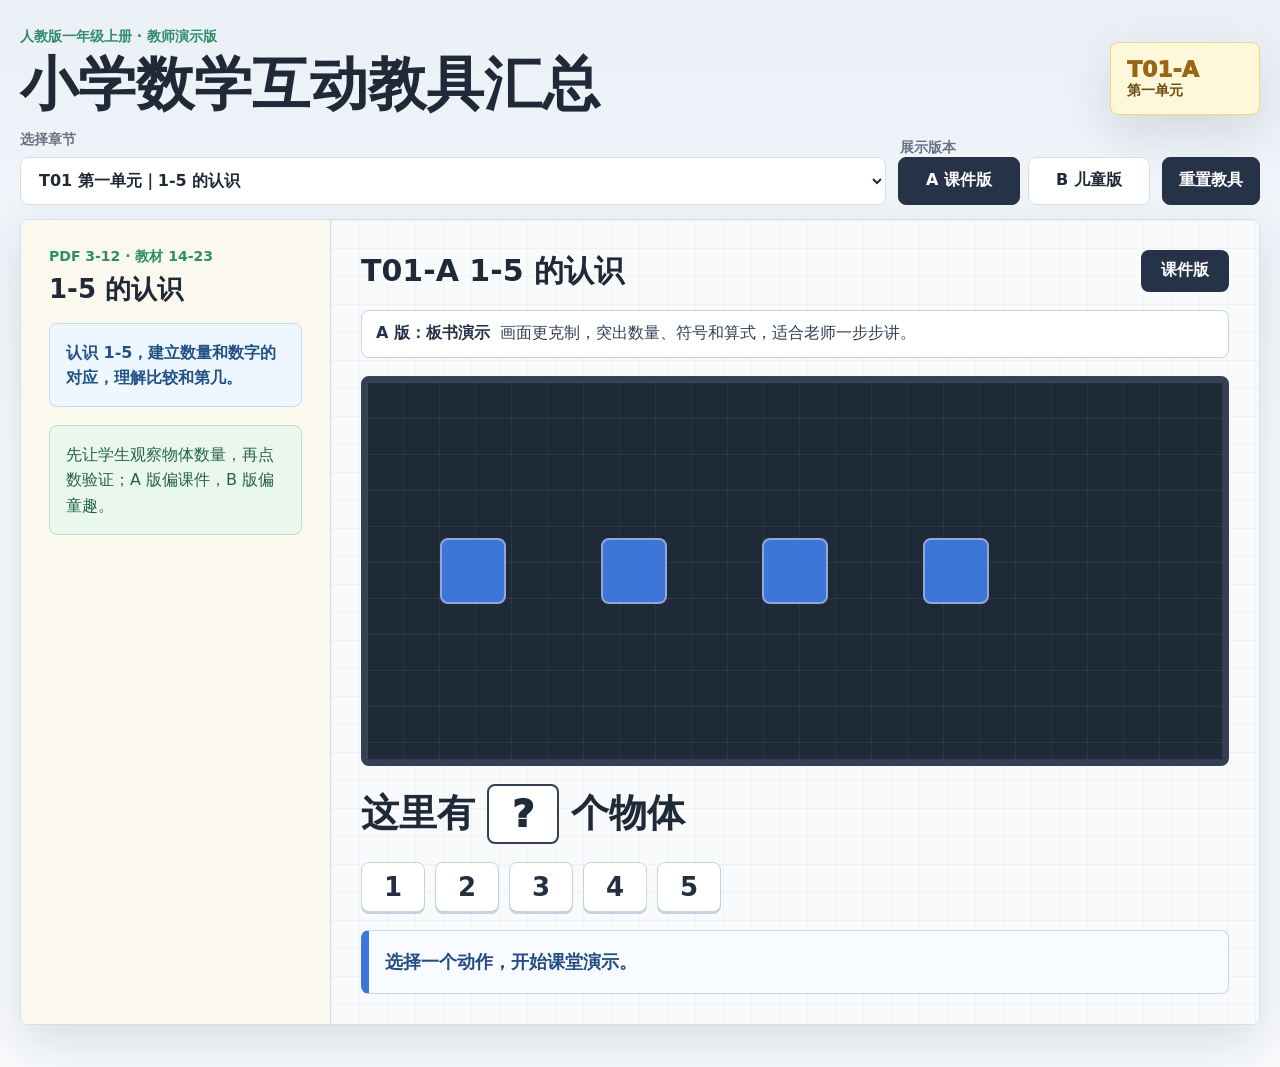
==== index.html @ c1d203d6 "Expose teaching aid at repository root" ====
<!doctype html>
<html lang="zh-CN">
  <head>
    <meta charset="UTF-8" />
    <meta name="viewport" content="width=device-width, initial-scale=1.0" />
    <title>一年级数学上册互动教具汇总</title>
    <link rel="stylesheet" href="./styles.css" />
  </head>
  <body>
    <main class="shell">
      <header class="hero">
        <div>
          <p class="kicker">人教版一年级上册 · 教师演示版</p>
          <h1>小学数学互动教具汇总</h1>
        </div>
        <div class="hero-note">
          <span id="toolCode">T01-A</span>
          <strong id="unitName">第一单元</strong>
        </div>
      </header>

      <section class="control-strip" aria-label="教具选择">
        <label>
          <span>选择章节</span>
          <select id="chapterSelect"></select>
        </label>
        <fieldset class="version-switch">
          <legend>展示版本</legend>
          <button type="button" class="version active" data-version="A">A 课件版</button>
          <button type="button" class="version" data-version="B">B 儿童版</button>
        </fieldset>
        <button type="button" id="resetTool" class="reset-button">重置教具</button>
      </section>

      <section class="lesson-frame">
        <aside class="lesson-info">
          <p id="pageRange">PDF 3-12 · 教材 14-23</p>
          <h2 id="lessonTitle">1-5 的认识</h2>
          <div class="objective" id="lessonObjective">认识 1-5，建立数量和数字的对应。</div>
          <div class="teacher-tip" id="teacherTip">先让学生观察物体数量，再点数验证。</div>
        </aside>

        <section class="tool-stage" id="toolStage" aria-live="polite"></section>
      </section>
    </main>

    <script src="./app.js"></script>
  </body>
</html>
---- styles.css ----
:root {
  color-scheme: light;
  --ink: #1f2937;
  --muted: #687083;
  --line: #d8dee8;
  --paper: #fffdf7;
  --panel: #ffffff;
  --chalk: #263247;
  --green: #2f8d68;
  --blue: #3e75d8;
  --yellow: #f5c84c;
  --red: #ef6b57;
  --violet: #7465c9;
  --cyan: #80cde4;
  --shadow: 0 18px 48px rgba(31, 41, 55, 0.13);
}

* {
  box-sizing: border-box;
}

body {
  min-height: 100vh;
  margin: 0;
  background:
    linear-gradient(180deg, rgba(223, 238, 252, 0.95), rgba(255, 253, 247, 0.98) 45%),
    var(--paper);
  color: var(--ink);
  font-family:
    "PingFang SC", "Microsoft YaHei", "Noto Sans CJK SC", system-ui, sans-serif;
}

body[data-version="a"] {
  background:
    linear-gradient(180deg, #eaf0f7, #f8fafc 46%),
    #f8fafc;
}

body[data-version="b"] {
  background:
    radial-gradient(circle at 12% 10%, rgba(245, 200, 76, 0.36), transparent 18%),
    linear-gradient(180deg, #dff1ff 0, #fff5d7 44%, #f3fff1 100%);
}

button,
select {
  font: inherit;
}

button,
select {
  border-radius: 8px;
}

button {
  border: 1px solid var(--line);
  background: #fff;
  color: var(--ink);
  cursor: pointer;
  font-weight: 800;
}

.shell {
  width: min(1280px, calc(100vw - 40px));
  margin: 0 auto;
  padding: 28px 0 42px;
}

.hero {
  display: flex;
  align-items: end;
  justify-content: space-between;
  gap: 22px;
  margin-bottom: 16px;
}

.kicker,
.lesson-info > p {
  margin: 0 0 8px;
  color: var(--green);
  font-size: 14px;
  font-weight: 800;
}

h1,
h2,
h3,
p {
  letter-spacing: 0;
}

h1 {
  margin: 0;
  font-size: clamp(34px, 5vw, 58px);
  line-height: 1.05;
}

h2 {
  margin: 0;
  font-size: 26px;
  line-height: 1.18;
}

.hero-note {
  display: grid;
  min-width: 150px;
  padding: 14px 16px;
  border: 1px solid #efd684;
  border-radius: 8px;
  background: #fff7d9;
  box-shadow: var(--shadow);
}

.hero-note span {
  color: #9a6616;
  font-size: 22px;
  font-weight: 950;
}

.hero-note strong {
  color: #6c4b13;
  font-size: 14px;
}

.control-strip {
  display: grid;
  grid-template-columns: minmax(300px, 1fr) auto auto;
  gap: 12px;
  align-items: end;
  margin-bottom: 14px;
}

.control-strip label,
.version-switch {
  display: grid;
  gap: 8px;
  margin: 0;
  padding: 0;
  border: 0;
}

.control-strip label span,
.version-switch legend {
  color: var(--muted);
  font-size: 14px;
  font-weight: 800;
}

select {
  width: 100%;
  min-height: 48px;
  padding: 0 14px;
  border: 1px solid var(--line);
  background: #fff;
  color: var(--ink);
  font-weight: 750;
}

.version-switch {
  grid-template-columns: repeat(2, 122px);
}

.version-switch legend {
  grid-column: 1 / -1;
}

.version,
.reset-button {
  min-height: 48px;
  padding: 0 16px;
}

.version.active,
.reset-button {
  background: var(--chalk);
  color: #fff;
  border-color: var(--chalk);
}

body[data-version="b"] .version.active {
  background: #f4b740;
  color: #3c2a05;
  border-color: #c88918;
  box-shadow: inset 0 -3px 0 rgba(120, 78, 8, 0.18);
}

body[data-version="b"] .hero-note {
  border-color: #f2bd63;
  background: #fff0bc;
}

.lesson-frame {
  display: grid;
  grid-template-columns: 310px minmax(0, 1fr);
  min-height: 650px;
  border: 1px solid var(--line);
  border-radius: 8px;
  overflow: hidden;
  background: rgba(255, 255, 255, 0.9);
  box-shadow: var(--shadow);
}

.lesson-info {
  padding: 28px;
  border-right: 1px solid var(--line);
  background: #fbf8ee;
}

.objective,
.teacher-tip {
  margin-top: 18px;
  padding: 16px;
  border-radius: 8px;
  line-height: 1.58;
}

.objective {
  background: #eef7ff;
  color: #225185;
  border: 1px solid #c4daf4;
  font-weight: 800;
}

.teacher-tip {
  background: #eaf7ee;
  color: #276348;
  border: 1px solid #bde0c8;
}

.tool-stage {
  position: relative;
  min-width: 0;
  padding: 28px;
  background: #fff;
}

.tool-stage.version-a {
  background:
    linear-gradient(90deg, rgba(38, 50, 71, 0.04) 1px, transparent 1px),
    linear-gradient(180deg, rgba(38, 50, 71, 0.04) 1px, transparent 1px),
    #f8fafc;
  background-size: 28px 28px;
}

.tool-stage.version-b {
  background:
    radial-gradient(circle at 92% 8%, rgba(245, 200, 76, 0.28), transparent 18%),
    linear-gradient(180deg, #fff7e4, #edf7ff 60%, #f6fff5);
}

.tool-card {
  min-height: 590px;
  display: grid;
  gap: 18px;
  align-content: start;
}

.version-a .tool-card {
  padding: 2px;
}

.version-b .tool-card {
  gap: 20px;
}

.tool-head {
  display: flex;
  justify-content: space-between;
  gap: 16px;
  align-items: center;
}

.tool-head h3 {
  margin: 0;
  font-size: 30px;
  line-height: 1.15;
}

.tool-badge {
  display: inline-grid;
  place-items: center;
  min-width: 88px;
  min-height: 42px;
  padding: 0 12px;
  border-radius: 8px;
  background: #fff7d9;
  color: #80530d;
  font-weight: 950;
}

.version-a .tool-badge {
  background: var(--chalk);
  color: #fff;
}

.version-b .tool-badge {
  background: #fff2bd;
  color: #86580c;
  border: 1px solid #f0c468;
  transform: rotate(-1deg);
}

.version-note {
  display: grid;
  grid-template-columns: auto 1fr;
  gap: 10px;
  align-items: center;
  min-height: 48px;
  padding: 12px 14px;
  border-radius: 8px;
  font-size: 16px;
}

.version-note strong {
  white-space: nowrap;
}

.version-a .version-note {
  border: 1px solid #c8d1df;
  background: #ffffff;
  color: #344054;
}

.version-a .version-note strong {
  color: var(--chalk);
}

.version-b .version-note {
  border: 1px solid #f0ca76;
  background: #fff7d9;
  color: #75520e;
}

.version-b .version-note strong {
  color: #b25a28;
}

.board {
  position: relative;
  min-height: 390px;
  border: 1px solid var(--line);
  border-radius: 8px;
  overflow: hidden;
  background:
    linear-gradient(180deg, #dcefff 0 56%, #dff2c9 56%),
    #f6fbff;
}

.version-a .board {
  border: 6px solid #344054;
  background:
    linear-gradient(rgba(255, 255, 255, 0.06) 1px, transparent 1px),
    linear-gradient(90deg, rgba(255, 255, 255, 0.06) 1px, transparent 1px),
    #1f2a38;
  background-size: 36px 36px;
  box-shadow: inset 0 0 0 1px rgba(255, 255, 255, 0.08);
}

.version-b .board {
  border-color: #f1d190;
  background:
    radial-gradient(circle at 12% 18%, #ffd967 0 38px, transparent 40px),
    linear-gradient(180deg, #ffe8b8 0 46%, #bfead4 46%),
    #fff7e4;
  box-shadow: inset 0 -24px 0 rgba(73, 156, 102, 0.12);
}

.action-row,
.number-row,
.symbol-row {
  display: flex;
  flex-wrap: wrap;
  gap: 10px;
}

.action-row button,
.number-row button,
.symbol-row button,
.choice-chip {
  min-height: 50px;
  padding: 0 18px;
  border-radius: 8px;
  border: 1px solid var(--line);
  background: #fff;
  color: var(--ink);
  font-weight: 900;
}

.version-a .action-row button,
.version-a .number-row button,
.version-a .symbol-row button,
.version-a .choice-chip {
  background: #ffffff;
  border-color: #c8d1df;
  color: #243042;
  box-shadow: 0 2px 0 #c8d1df;
}

.version-b .action-row button,
.version-b .number-row button,
.version-b .symbol-row button,
.version-b .choice-chip {
  min-height: 56px;
  background: #fff7d9;
  border-color: #eabc58;
  color: #6f4b0f;
  box-shadow: 0 4px 0 rgba(172, 112, 22, 0.18);
}

.number-row button {
  min-width: 64px;
  font-size: 26px;
}

.symbol-row button {
  min-width: 70px;
  font-size: 28px;
}

.action-row button.primary,
.choice-chip.active,
.symbol-row button.active {
  background: var(--blue);
  color: #fff;
  border-color: var(--blue);
}

.version-b .action-row button.primary,
.version-b .choice-chip.active,
.version-b .symbol-row button.active {
  background: #ef7a56;
  border-color: #d65d39;
  color: #fff;
}

.feedback {
  min-height: 64px;
  display: grid;
  align-items: center;
  padding: 14px 16px;
  border-radius: 8px;
  background: #eef7ff;
  border: 1px solid #c4daf4;
  color: #244e82;
  font-size: 18px;
  font-weight: 850;
}

.version-a .feedback {
  border-left: 8px solid var(--blue);
  background: #f8fbff;
}

.version-b .feedback {
  min-height: 72px;
  border: 2px solid #f0ca76;
  background: #fff8df;
  color: #77510d;
  font-size: 19px;
  box-shadow: 0 8px 0 rgba(239, 177, 72, 0.12);
}

.feedback.good {
  background: #eaf7ee;
  border-color: #bde0c8;
  color: #276348;
}

.feedback.try {
  background: #fff0ec;
  border-color: #f1b5a8;
  color: #963d2d;
}

.big-number {
  display: inline-grid;
  place-items: center;
  width: 86px;
  height: 86px;
  border-radius: 50%;
  background: var(--chalk);
  color: #fff;
  font-size: 44px;
  font-weight: 950;
}

.objects-grid {
  display: grid;
  grid-template-columns: repeat(5, minmax(52px, 1fr));
  gap: 16px;
  align-content: center;
  justify-items: center;
  min-height: 100%;
  padding: 34px;
}

.obj {
  display: grid;
  place-items: center;
  width: 66px;
  height: 66px;
  border-radius: 50%;
  background: var(--red);
  color: #fff;
  font-size: 34px;
  font-weight: 950;
  box-shadow: inset -10px -10px 0 rgba(0, 0, 0, 0.12);
  animation: pop 220ms ease both;
}

.version-a .obj {
  border-radius: 8px;
  background: #e8f0ff;
  color: #1f2a38;
  border: 2px solid #91a7d8;
  box-shadow: inset 0 -8px 0 rgba(62, 117, 216, 0.18);
}

.version-b .obj {
  width: 72px;
  height: 72px;
  border: 4px solid rgba(255, 255, 255, 0.74);
  background: radial-gradient(circle at 35% 28%, #ffd7c8 0 12px, var(--red) 13px);
  box-shadow:
    inset -10px -10px 0 rgba(112, 40, 28, 0.15),
    0 8px 0 rgba(170, 83, 54, 0.14);
}

.obj.square {
  border-radius: 8px;
  background: var(--blue);
}

.version-b .obj.square {
  border-radius: 22px;
  background: radial-gradient(circle at 35% 28%, #d9efff 0 12px, #5c9ded 13px);
}

.obj.rod {
  width: 34px;
  height: 96px;
  border-radius: 18px;
  background: var(--yellow);
  color: #74500e;
}

.obj.empty {
  background: #fff;
  border: 2px dashed #c4cbd8;
  box-shadow: none;
}

.split-board {
  display: grid;
  grid-template-columns: 1fr 1fr;
  gap: 18px;
}

.bin {
  min-height: 260px;
  padding: 18px;
  border: 1px solid var(--line);
  border-radius: 8px;
  background: #fff8e7;
}

.version-a .bin {
  background: #ffffff;
  border-color: #c8d1df;
}

.version-b .bin {
  border: 2px solid #f0ca76;
  background: rgba(255, 248, 223, 0.92);
  box-shadow: 0 8px 0 rgba(239, 177, 72, 0.1);
}

.bin h4 {
  margin: 0 0 14px;
  color: #80530d;
}

.bin .objects-grid {
  min-height: 180px;
  padding: 0;
  grid-template-columns: repeat(4, 1fr);
}

.formula-line {
  display: flex;
  flex-wrap: wrap;
  align-items: center;
  gap: 12px;
  font-size: 38px;
  font-weight: 950;
}

.formula-box {
  display: inline-grid;
  place-items: center;
  min-width: 72px;
  min-height: 60px;
  padding: 0 14px;
  border-radius: 8px;
  background: #fff7d9;
  color: #80530d;
  border: 1px solid #efd684;
}

.version-a .formula-box {
  background: #ffffff;
  color: #1f2a38;
  border: 2px solid #344054;
}

.version-b .formula-box {
  border: 2px solid #f0b25a;
  background: #fff0bc;
  color: #8b5510;
  box-shadow: 0 4px 0 rgba(176, 108, 22, 0.14);
}

.ten-frame {
  display: grid;
  grid-template-columns: repeat(5, 72px);
  gap: 10px;
  justify-content: center;
  align-content: center;
  min-height: 310px;
}

.ten-cell {
  display: grid;
  place-items: center;
  width: 72px;
  height: 72px;
  border: 2px solid #b9c3d4;
  border-radius: 8px;
  background: #fff;
}

.version-a .ten-cell {
  background: rgba(255, 255, 255, 0.94);
  border-color: #94a3b8;
}

.version-b .ten-cell {
  border-color: #e6b45c;
  background: #fffdf3;
  box-shadow: 0 4px 0 rgba(176, 108, 22, 0.12);
}

.ten-cell.filled::before {
  content: "";
  width: 46px;
  height: 46px;
  border-radius: 50%;
  background: var(--red);
}

.place-board {
  display: grid;
  grid-template-columns: 1fr 1fr;
  gap: 18px;
}

.place-column {
  min-height: 320px;
  padding: 18px;
  border-radius: 8px;
  border: 1px solid var(--line);
  background: #f8fbff;
}

.version-a .place-column {
  background: #ffffff;
  border-color: #c8d1df;
}

.version-b .place-column {
  background: #fff8df;
  border: 2px solid #f0ca76;
}

.place-column h4 {
  margin: 0 0 14px;
  color: var(--blue);
  font-size: 22px;
}

.bundle {
  width: 72px;
  height: 150px;
  border-radius: 8px;
  background:
    repeating-linear-gradient(90deg, #f2b94d 0 5px, #9a6a22 5px 7px);
  border: 3px solid #9a6a22;
}

.number-line {
  position: relative;
  min-height: 180px;
  margin: 36px 8px 10px;
}

.number-line::before {
  content: "";
  position: absolute;
  left: 4%;
  right: 4%;
  top: 72px;
  height: 4px;
  border-radius: 4px;
  background: var(--chalk);
}

.tick {
  position: absolute;
  top: 48px;
  transform: translateX(-50%);
  text-align: center;
  font-weight: 900;
}

.tick::before {
  content: "";
  display: block;
  width: 4px;
  height: 48px;
  margin: 0 auto 8px;
  border-radius: 4px;
  background: var(--chalk);
}

.tick.active {
  color: var(--red);
}

.tick.active::before {
  background: var(--red);
}

.solid-grid {
  display: grid;
  grid-template-columns: repeat(4, minmax(120px, 1fr));
  gap: 16px;
}

.solid-card {
  display: grid;
  gap: 10px;
  place-items: center;
  min-height: 170px;
  padding: 16px;
  border: 1px solid var(--line);
  border-radius: 8px;
  background: #fff;
}

.version-a .solid-card {
  border-color: #c8d1df;
  background: #f8fafc;
}

.version-b .solid-card {
  border: 2px solid #f0ca76;
  background: #fff8df;
  box-shadow: 0 8px 0 rgba(239, 177, 72, 0.1);
}

.solid-shape {
  width: 86px;
  height: 86px;
  display: grid;
  place-items: center;
  color: #fff;
  font-weight: 950;
}

.cube {
  border-radius: 8px;
  background: linear-gradient(135deg, #5a89e6, #244a9b);
}

.box {
  width: 112px;
  border-radius: 8px;
  background: linear-gradient(135deg, #39a874, #1f7650);
}

.cylinder {
  border-radius: 50% / 16%;
  background: linear-gradient(90deg, #eaa44f, #c56d2e, #eaa44f);
}

.ball {
  border-radius: 50%;
  background: radial-gradient(circle at 30% 25%, #fff, #e35e69 28%, #9c2632 80%);
}

.blocks {
  display: grid;
  grid-template-columns: repeat(6, 56px);
  grid-auto-rows: 56px;
  gap: 8px;
  justify-content: center;
  align-content: end;
  min-height: 320px;
}

.block {
  border-radius: 8px;
  background: var(--blue);
  box-shadow: inset -8px -8px 0 rgba(0, 0, 0, 0.12);
}

.version-a .block {
  background: #5b6f95;
}

.version-b .block {
  background: #5c9ded;
  border: 3px solid rgba(255, 255, 255, 0.72);
}

.people-line {
  display: flex;
  align-items: end;
  justify-content: center;
  gap: 10px;
  min-height: 280px;
}

.person {
  display: grid;
  place-items: center;
  width: 52px;
  height: 88px;
  border-radius: 28px 28px 8px 8px;
  background: var(--cyan);
  color: #0e5365;
  font-weight: 950;
}

.version-a .person {
  border-radius: 8px;
  background: #e8f0ff;
  color: #1f2a38;
  border: 2px solid #91a7d8;
}

.version-b .person {
  border-radius: 28px 28px 12px 12px;
  background: #91ddcf;
}

.person.mark {
  background: var(--red);
  color: #fff;
}

.problem-panel {
  display: grid;
  gap: 14px;
  padding: 22px;
  border: 1px solid var(--line);
  border-radius: 8px;
  background: #f8fbff;
}

.version-a .problem-panel {
  background: #ffffff;
  border-color: #c8d1df;
}

.version-b .problem-panel {
  background: #fff8df;
  border: 2px solid #f0ca76;
}

.problem-panel p {
  margin: 0;
  font-size: 23px;
  line-height: 1.55;
  font-weight: 850;
}

input[type="range"] {
  width: min(520px, 100%);
  accent-color: var(--blue);
}

@keyframes pop {
  from {
    opacity: 0;
    transform: scale(0.72) translateY(16px);
  }
}

@media (max-width: 920px) {
  .hero,
  .control-strip,
  .lesson-frame,
  .place-board,
  .split-board {
    grid-template-columns: 1fr;
  }

  .hero {
    align-items: start;
  }

  .lesson-info {
    border-right: 0;
    border-bottom: 1px solid var(--line);
  }

  .version-switch {
    grid-template-columns: repeat(2, minmax(0, 1fr));
  }
}
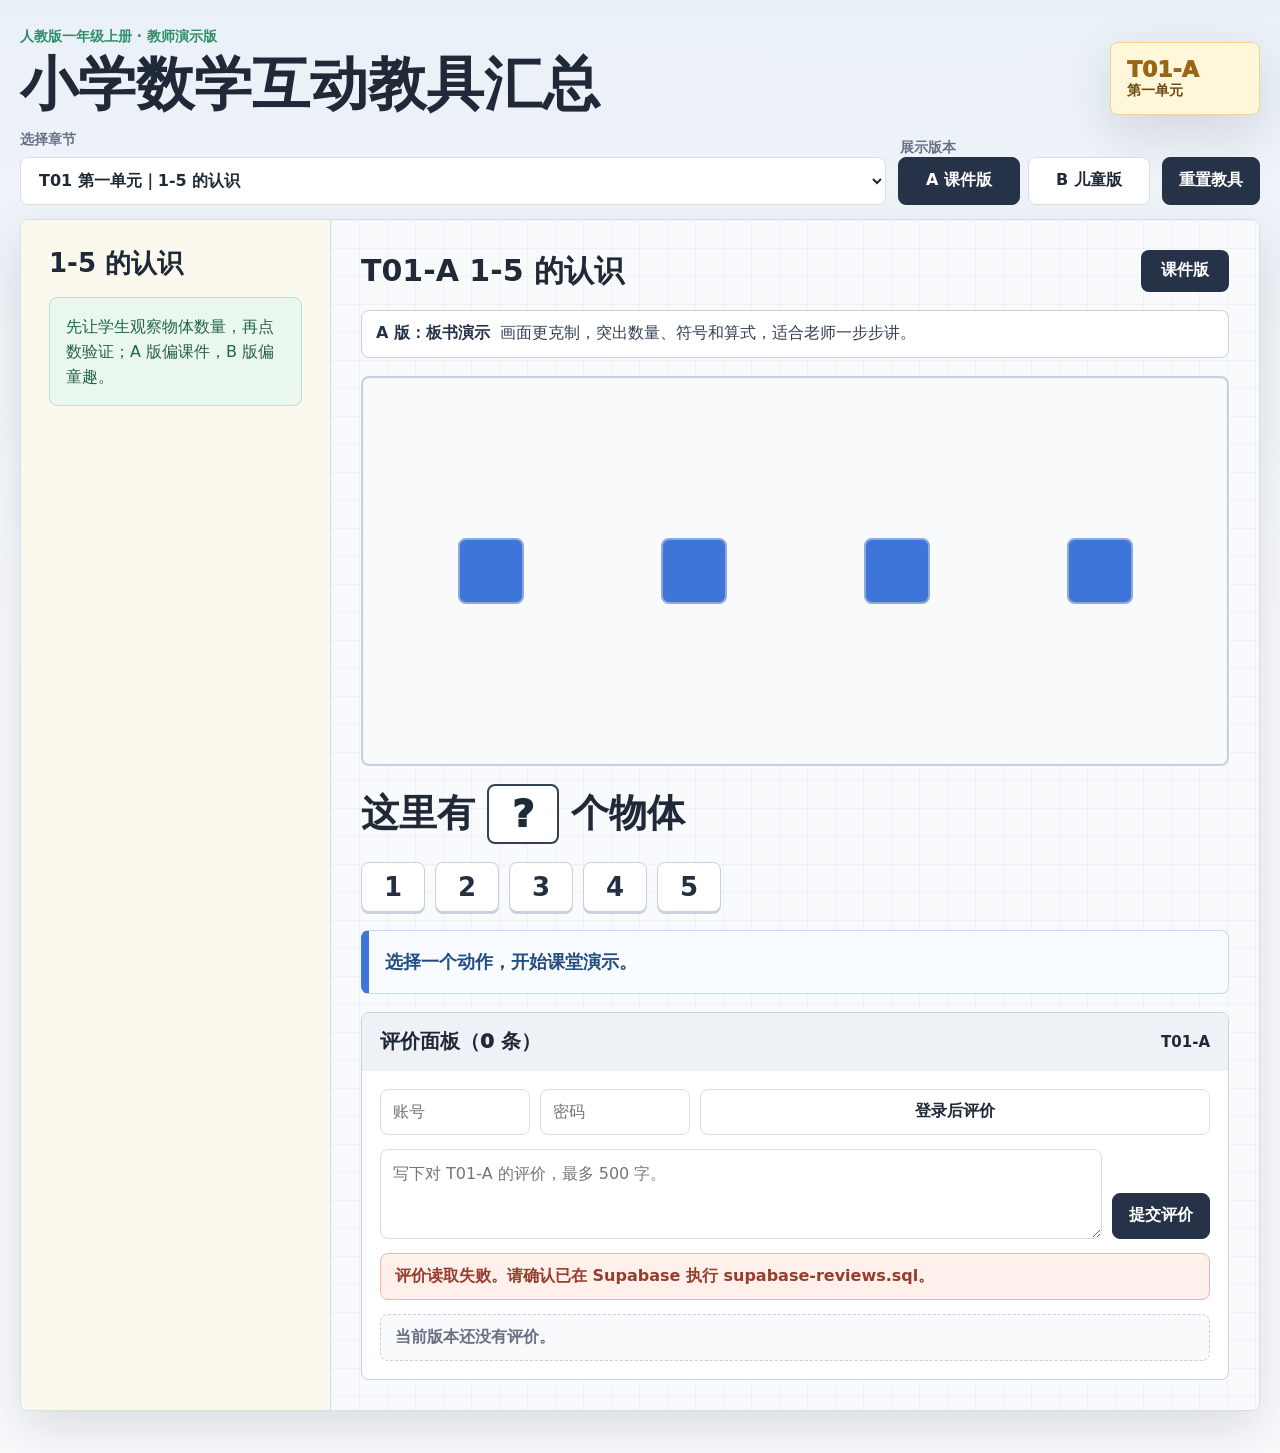
==== commit 98cf2e9b: "feat: Tier1 通用快速改造（按教师评价） - 删除左侧「本节课目标」蓝框与「PDF/教材页码」字样，左栏只留标题+教师提示 - 数量教具(T01/T05)答对反馈改启发式，去掉机械的「现在换" ====
--- a/index.html
+++ b/index.html
@@ -34,9 +34,7 @@
 
       <section class="lesson-frame">
         <aside class="lesson-info">
-          <p id="pageRange">PDF 3-12 · 教材 14-23</p>
           <h2 id="lessonTitle">1-5 的认识</h2>
-          <div class="objective" id="lessonObjective">认识 1-5，建立数量和数字的对应。</div>
           <div class="teacher-tip" id="teacherTip">先让学生观察物体数量，再点数验证。</div>
         </aside>
 
--- a/styles.css
+++ b/styles.css
@@ -347,13 +347,9 @@
 }
 
 .version-a .board {
-  border: 6px solid #344054;
-  background:
-    linear-gradient(rgba(255, 255, 255, 0.06) 1px, transparent 1px),
-    linear-gradient(90deg, rgba(255, 255, 255, 0.06) 1px, transparent 1px),
-    #1f2a38;
-  background-size: 36px 36px;
-  box-shadow: inset 0 0 0 1px rgba(255, 255, 255, 0.08);
+  border: 2px solid #c8d1df;
+  background: #f8fafc;
+  box-shadow: inset 0 0 0 1px rgba(31, 42, 56, 0.04);
 }
 
 .version-b .board {
@@ -470,6 +466,188 @@
   background: #fff0ec;
   border-color: #f1b5a8;
   color: #963d2d;
+}
+
+.review-panel {
+  border: 1px solid var(--line);
+  border-radius: 8px;
+  overflow: hidden;
+  background: #fff;
+}
+
+.version-a .review-panel {
+  border-color: #c8d1df;
+}
+
+.version-b .review-panel {
+  border: 2px solid #f0ca76;
+  background: #fff8df;
+  box-shadow: 0 8px 0 rgba(239, 177, 72, 0.1);
+}
+
+.review-toggle {
+  display: flex;
+  align-items: center;
+  justify-content: space-between;
+  width: 100%;
+  min-height: 58px;
+  padding: 0 18px;
+  border: 0;
+  border-radius: 0;
+  background: #f8fbff;
+  color: var(--ink);
+  text-align: left;
+}
+
+.version-a .review-toggle {
+  background: #eef2f7;
+}
+
+.version-b .review-toggle {
+  background: #fff0bc;
+  color: #73500e;
+}
+
+.review-toggle span {
+  font-size: 20px;
+  font-weight: 950;
+}
+
+.review-toggle strong {
+  font-size: 15px;
+}
+
+.review-body {
+  display: grid;
+  gap: 14px;
+  padding: 18px;
+}
+
+.review-login {
+  display: grid;
+  grid-template-columns: 150px 150px auto;
+  gap: 10px;
+  align-items: center;
+}
+
+.review-login.logged-in {
+  grid-template-columns: 1fr auto;
+  min-height: 48px;
+  padding: 0 12px;
+  border-radius: 8px;
+  background: #eaf7ee;
+  color: #276348;
+  font-weight: 850;
+}
+
+.review-login input,
+.review-form textarea {
+  width: 100%;
+  border: 1px solid var(--line);
+  border-radius: 8px;
+  background: #fff;
+  color: var(--ink);
+  font: inherit;
+}
+
+.review-login input {
+  min-height: 46px;
+  padding: 0 12px;
+}
+
+.review-login button,
+.review-form button,
+.review-item button {
+  min-height: 46px;
+  padding: 0 16px;
+}
+
+.review-form {
+  display: grid;
+  grid-template-columns: 1fr auto;
+  gap: 10px;
+  align-items: end;
+}
+
+.review-form textarea {
+  min-height: 90px;
+  resize: vertical;
+  padding: 12px;
+  line-height: 1.5;
+}
+
+.review-form button {
+  background: var(--chalk);
+  color: #fff;
+  border-color: var(--chalk);
+}
+
+.version-b .review-form button {
+  background: #ef7a56;
+  border-color: #d65d39;
+}
+
+.review-error,
+.review-empty {
+  padding: 12px 14px;
+  border-radius: 8px;
+  font-weight: 800;
+}
+
+.review-error {
+  background: #fff0ec;
+  color: #963d2d;
+  border: 1px solid #f1b5a8;
+}
+
+.review-empty {
+  background: #f8fafc;
+  color: var(--muted);
+  border: 1px dashed #c8d1df;
+}
+
+.review-list {
+  display: grid;
+  gap: 10px;
+}
+
+.review-item {
+  display: grid;
+  gap: 10px;
+  padding: 14px;
+  border: 1px solid #d8dee8;
+  border-radius: 8px;
+  background: #ffffff;
+}
+
+.version-b .review-item {
+  border-color: #f0ca76;
+  background: #fffdf3;
+}
+
+.review-item header {
+  display: flex;
+  justify-content: space-between;
+  gap: 12px;
+  color: var(--muted);
+  font-size: 14px;
+}
+
+.review-item header strong {
+  color: var(--ink);
+}
+
+.review-item p {
+  margin: 0;
+  white-space: pre-wrap;
+  line-height: 1.6;
+}
+
+.review-item button {
+  justify-self: start;
+  color: #963d2d;
+  border-color: #f1b5a8;
+  background: #fff0ec;
 }
 
 .big-number {
@@ -918,4 +1096,9 @@
   .version-switch {
     grid-template-columns: repeat(2, minmax(0, 1fr));
   }
-}
+
+  .review-login,
+  .review-form {
+    grid-template-columns: 1fr;
+  }
+}
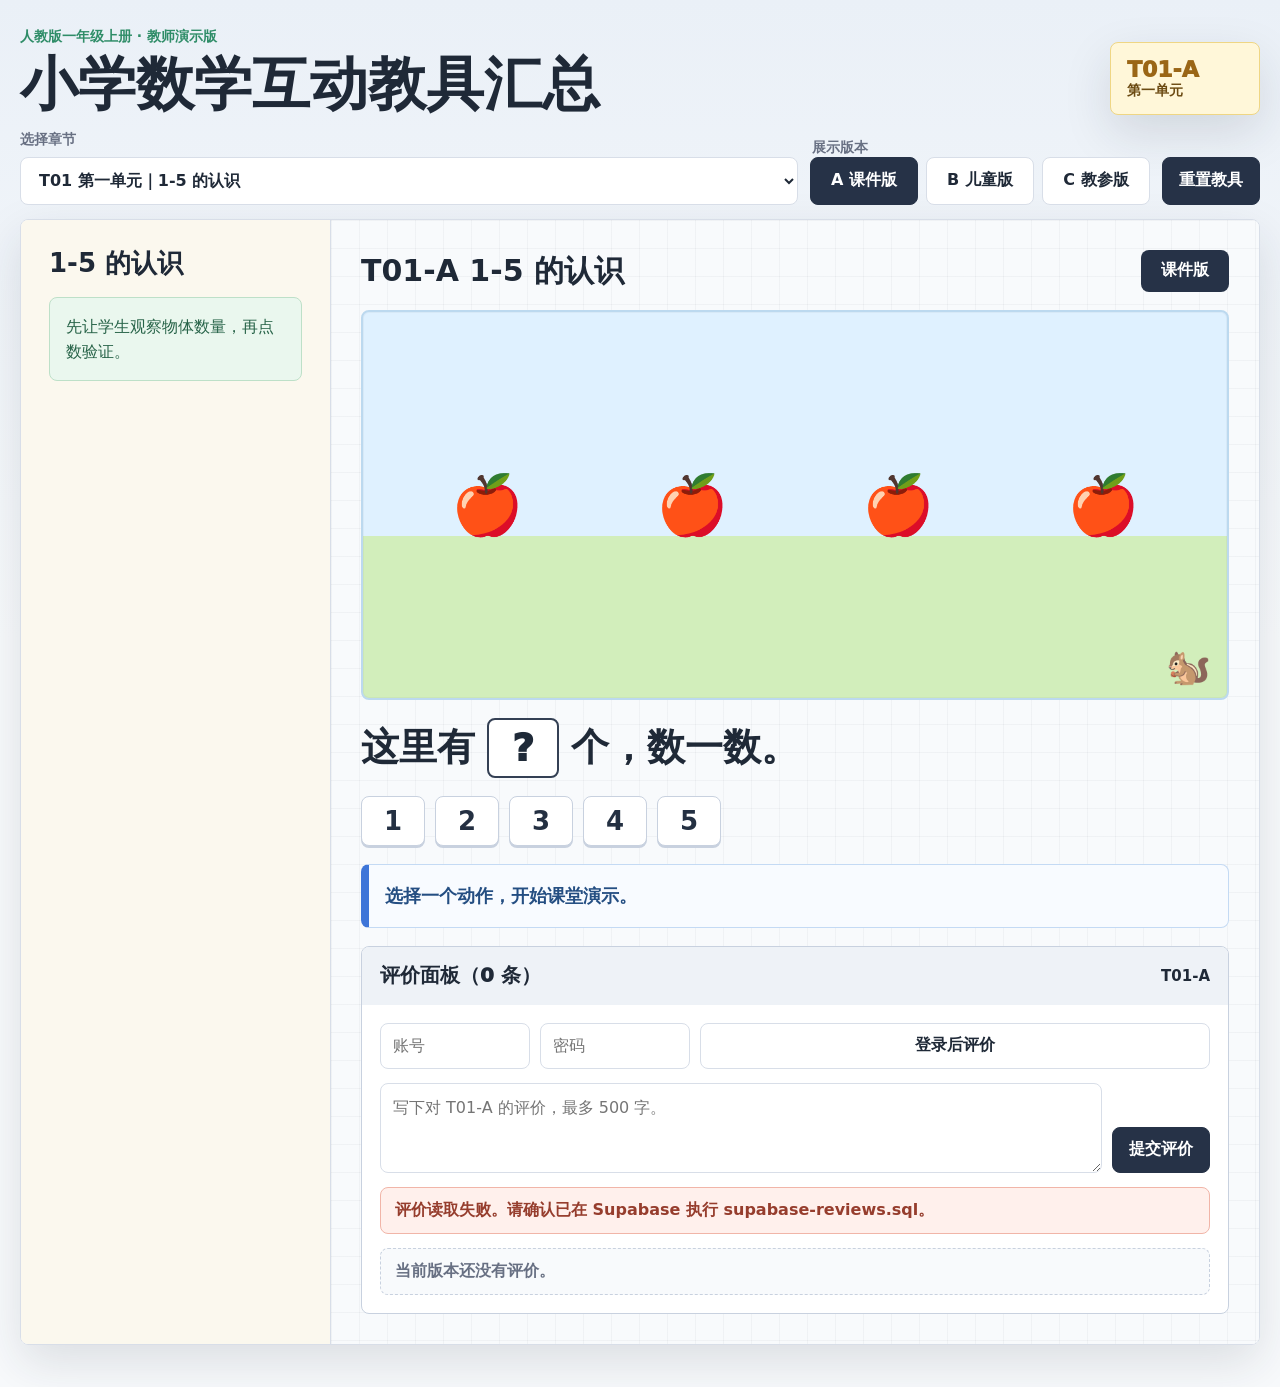
==== commit bbf85f81: "C版教参版：T01基数/序数、T02三层递进、T03三角度 - index.html: 版本切换新增「C 教参版」按钮 - app.js: 新增 renderQuantityC / bindQuant" ====
--- a/index.html
+++ b/index.html
@@ -28,6 +28,7 @@
           <legend>展示版本</legend>
           <button type="button" class="version active" data-version="A">A 课件版</button>
           <button type="button" class="version" data-version="B">B 儿童版</button>
+          <button type="button" class="version" data-version="C">C 教参版</button>
         </fieldset>
         <button type="button" id="resetTool" class="reset-button">重置教具</button>
       </section>
--- a/styles.css
+++ b/styles.css
@@ -157,7 +157,7 @@
 }
 
 .version-switch {
-  grid-template-columns: repeat(2, 122px);
+  grid-template-columns: repeat(3, 108px);
 }
 
 .version-switch legend {
@@ -182,6 +182,13 @@
   color: #3c2a05;
   border-color: #c88918;
   box-shadow: inset 0 -3px 0 rgba(120, 78, 8, 0.18);
+}
+
+body[data-version="c"] .version.active {
+  background: #2a7a3b;
+  color: #fff;
+  border-color: #1d5a2b;
+  box-shadow: inset 0 -3px 0 rgba(20, 70, 30, 0.2);
 }
 
 body[data-version="b"] .hero-note {
@@ -355,7 +362,6 @@
 .version-b .board {
   border-color: #f1d190;
   background:
-    radial-gradient(circle at 12% 18%, #ffd967 0 38px, transparent 40px),
     linear-gradient(180deg, #ffe8b8 0 46%, #bfead4 46%),
     #fff7e4;
   box-shadow: inset 0 -24px 0 rgba(73, 156, 102, 0.12);
@@ -869,10 +875,14 @@
 .bundle {
   width: 72px;
   height: 150px;
-  border-radius: 8px;
+  border-radius: 6px;
   background:
-    repeating-linear-gradient(90deg, #f2b94d 0 5px, #9a6a22 5px 7px);
+    /* 绑带 */
+    linear-gradient(180deg, transparent 43%, #7a3f08 43% 57%, transparent 57%),
+    /* 小棒竖纹 */
+    repeating-linear-gradient(90deg, #f2b94d 0 4px, #b87828 4px 7px);
   border: 3px solid #9a6a22;
+  box-shadow: inset -3px 0 6px rgba(0,0,0,0.18), 2px 3px 6px rgba(0,0,0,0.12);
 }
 
 .number-line {
@@ -1068,6 +1078,282 @@
   accent-color: var(--blue);
 }
 
+/* ===== 加减法方块拖放组件 ===== */
+.builder-board {
+  display: flex;
+  flex-direction: column;
+  gap: 16px;
+  padding: 18px;
+  min-height: auto;
+}
+
+.builder-boxes {
+  display: grid;
+  gap: 14px;
+}
+
+.builder-box {
+  min-height: 150px;
+  padding: 14px;
+  border: 2px dashed #9fb0cf;
+  border-radius: 12px;
+  background: rgba(255, 255, 255, 0.78);
+}
+
+.version-b .builder-box {
+  border-color: #eabc58;
+  background: rgba(255, 248, 223, 0.85);
+}
+
+.builder-box h4 {
+  margin: 0 0 12px;
+  color: #2b4a7a;
+  font-size: 18px;
+}
+
+.version-b .builder-box h4 {
+  color: #80530d;
+}
+
+.builder-slot {
+  display: flex;
+  flex-wrap: wrap;
+  gap: 10px;
+  min-height: 56px;
+  align-content: flex-start;
+}
+
+.builder-pool {
+  padding: 14px;
+  border: 2px solid #d8dee8;
+  border-radius: 12px;
+  background: #fff;
+}
+
+.version-b .builder-pool {
+  border-color: #f0ca76;
+  background: #fffdf3;
+}
+
+.builder-pool-label {
+  display: block;
+  margin-bottom: 10px;
+  color: var(--muted);
+  font-size: 14px;
+  font-weight: 800;
+}
+
+.builder-token {
+  width: 48px;
+  height: 48px;
+  border-radius: 50%;
+  background: var(--red);
+  border: 3px solid rgba(255, 255, 255, 0.72);
+  box-shadow: inset -7px -7px 0 rgba(0, 0, 0, 0.12);
+  cursor: grab;
+  touch-action: none;
+  position: relative;
+  animation: pop 200ms ease both;
+}
+
+.builder-token.square {
+  border-radius: 8px;
+  background: var(--blue);
+}
+
+.builder-token.crossed {
+  background: #b0392b;
+}
+
+.builder-token.crossed::after {
+  content: "×";
+  position: absolute;
+  inset: 0;
+  display: grid;
+  place-items: center;
+  color: #fff;
+  font-size: 36px;
+  font-weight: 950;
+  text-shadow: 0 1px 3px rgba(0, 0, 0, 0.45);
+}
+
+.builder-token.dragging-ghost {
+  opacity: 0.85;
+  cursor: grabbing;
+  animation: none;
+}
+
+.builder-hint {
+  margin: 0;
+  color: var(--muted);
+  font-size: 14px;
+  font-weight: 700;
+}
+
+/* ===== 复习卡片 ===== */
+.review-board {
+  min-height: auto;
+  overflow: visible;
+}
+
+.review-cards {
+  display: flex;
+  flex-wrap: wrap;
+  gap: 12px;
+  padding: 18px;
+}
+
+.review-cards .choice-chip {
+  touch-action: none;
+  cursor: grab;
+  transition: transform 140ms ease, background 140ms ease;
+}
+
+.choice-chip.quiz-active {
+  transform: scale(1.28);
+  background: var(--yellow);
+  color: #5a3d08;
+  border-color: #e0a92e;
+  box-shadow: 0 6px 0 rgba(176, 108, 22, 0.22);
+  z-index: 1;
+}
+
+.choice-chip.correct {
+  background: var(--green);
+  color: #fff;
+  border-color: var(--green);
+}
+
+.choice-chip.wrong {
+  background: var(--red);
+  color: #fff;
+  border-color: var(--red);
+}
+
+.review-prompt {
+  font-size: 20px;
+}
+
+/* ===== 分与合 ===== */
+.split-board-v {
+  display: flex;
+  flex-direction: column;
+  gap: 14px;
+  min-height: auto;
+  padding: 16px;
+}
+
+.split-row {
+  display: flex;
+  flex-wrap: wrap;
+  justify-content: center;
+  gap: 10px;
+  padding: 8px 0;
+}
+
+.split-dot {
+  width: 46px;
+  height: 46px;
+  min-height: 46px;
+  padding: 0;
+  border-radius: 50%;
+  border: 2px solid #c8d1df;
+  cursor: pointer;
+}
+
+.split-dot.left {
+  background: var(--blue);
+  border-color: var(--blue);
+}
+
+.split-dot.right {
+  background: var(--yellow);
+  border-color: #e0b53e;
+}
+
+.split-heaps {
+  display: grid;
+  grid-template-columns: 1fr 1fr;
+  gap: 18px;
+}
+
+.split-found strong {
+  display: block;
+  margin-bottom: 8px;
+  color: var(--ink);
+}
+
+.split-ways {
+  display: flex;
+  flex-wrap: wrap;
+  gap: 8px;
+}
+
+.split-way {
+  padding: 6px 12px;
+  border-radius: 8px;
+  background: #eef2f7;
+  color: #8a95a6;
+  border: 1px dashed #c8d1df;
+  font-weight: 800;
+}
+
+.split-way.hit {
+  background: #eaf7ee;
+  color: #276348;
+  border: 1px solid #bde0c8;
+}
+
+/* ===== 认识数量：情境场景 + 表情物体 + 答对烟花 ===== */
+.board.count-board {
+  position: relative;
+  background: linear-gradient(180deg, #dff1ff 0 58%, #d2eebb 58%);
+  border-color: #bcd9ef;
+}
+
+/* A版保留松鼠装饰；B版去掉，避免干扰点数 */
+.version-a .board.count-board::after {
+  content: "🐿️";
+  position: absolute;
+  right: 16px;
+  bottom: 10px;
+  font-size: 36px;
+  opacity: 0.92;
+}
+
+.count-grid {
+  display: grid;
+  gap: 14px;
+  justify-items: center;
+  align-content: center;
+  min-height: 100%;
+  padding: 28px;
+}
+
+.count-item {
+  font-size: clamp(40px, 6vw, 58px);
+  line-height: 1;
+  display: grid;
+  place-items: center;
+  animation: pop 240ms ease both;
+}
+
+.celebrate {
+  position: fixed;
+  font-size: 26px;
+  pointer-events: none;
+  z-index: 9999;
+  transform: translate(-50%, -50%);
+  animation: burst 900ms ease-out forwards;
+}
+
+@keyframes burst {
+  to {
+    transform: translate(calc(-50% + var(--dx)), calc(-50% + var(--dy))) scale(1.4);
+    opacity: 0;
+  }
+}
+
 @keyframes pop {
   from {
     opacity: 0;
@@ -1102,3 +1388,770 @@
     grid-template-columns: 1fr;
   }
 }
+
+/* ===== M-a: T02 B版减法摘要 ===== */
+.b-sub-summary {
+  display: flex;
+  gap: 20px;
+  justify-content: center;
+  font-size: 1.05rem;
+  font-weight: 700;
+  padding: 6px 0;
+}
+.b-sub-remain { color: #1a6fcf; }
+.b-sub-taken  { color: #c0392b; }
+
+/* ===== M-e: T17 比较数 tick ===== */
+.tick.compare-tick {
+  color: #e07b00;
+}
+.tick.compare-tick::before {
+  background: #e07b00;
+}
+.line-current-box {
+  background: #d8eaff;
+  border-color: #2a7ce6;
+  color: #1552b0;
+}
+.line-compare-box {
+  background: #fff0d8;
+  border-color: #e07b00;
+  color: #8c4b00;
+}
+
+/* ===== M-i: T26 加法表 ===== */
+.t26-table {
+  width: 100%;
+  border-collapse: collapse;
+}
+.t26-table tr + tr {
+  border-top: 1px solid var(--line);
+}
+.t26-sum-cell {
+  padding: 8px 12px;
+  white-space: nowrap;
+  color: #555;
+  font-size: 0.9rem;
+  width: 96px;
+}
+.t26-cells {
+  padding: 6px 8px;
+  display: flex;
+  flex-wrap: wrap;
+  gap: 6px;
+}
+
+/* ===== H2/H3: 小方块摞 ===== */
+.block-stack {
+  display: flex;
+  flex-direction: column;
+  gap: 2px;
+  align-items: center;
+}
+.block-unit {
+  width: 38px;
+  height: 18px;
+  border-radius: 4px;
+  background: linear-gradient(135deg, #7ec8e3 0%, #2a7ce6 100%);
+  border: 1px solid #1a5ab4;
+  box-shadow: inset 0 -3px 0 rgba(0, 0, 0, 0.15);
+  animation: pop 220ms ease both;
+}
+
+/* ===== H2/H3: 计数器（算盘）===== */
+.counter-frame {
+  display: flex;
+  gap: 40px;
+  justify-content: center;
+  align-items: flex-end;
+  padding: 16px 24px 8px;
+}
+.counter-col {
+  display: flex;
+  flex-direction: column;
+  align-items: center;
+}
+.counter-beads {
+  display: flex;
+  flex-direction: column;
+  gap: 4px;
+  min-height: 140px;
+  justify-content: flex-end;
+  align-items: center;
+}
+.counter-pole {
+  width: 6px;
+  height: 10px;
+  background: #8b5e3c;
+  border-radius: 0 0 3px 3px;
+  margin-top: 2px;
+}
+.counter-bead {
+  width: 32px;
+  height: 20px;
+  border-radius: 50%;
+  animation: pop 220ms ease both;
+}
+.counter-bead.ones {
+  background: radial-gradient(circle at 35% 35%, #ffd7c8, var(--red));
+  border: 2px solid #b04000;
+}
+.counter-bead.tens {
+  background: radial-gradient(circle at 35% 35%, #d8eaff, var(--blue));
+  border: 2px solid #1a5ab4;
+}
+.counter-col-label {
+  font-size: 0.85rem;
+  font-weight: 700;
+  color: #555;
+  margin-top: 6px;
+}
+
+/* ===== H5/H6: T21/T22 凑十法两行可视化 ===== */
+.mt-board {
+  display: flex;
+  flex-direction: column;
+  gap: 10px;
+  margin-bottom: 16px;
+}
+.mt-row-wrap {
+  display: flex;
+  align-items: center;
+  gap: 10px;
+}
+.mt-row-label {
+  font-size: 1.5rem;
+  font-weight: 900;
+  min-width: 38px;
+  text-align: right;
+  flex-shrink: 0;
+}
+.mt-label-red   { color: var(--red); }
+.mt-label-green { color: var(--green); }
+.mt-row {
+  display: flex;
+  gap: 5px;
+  flex-wrap: wrap;
+}
+.mt-cell {
+  width: 46px;
+  height: 46px;
+  border: 2px solid #c8d1df;
+  border-radius: 8px;
+  background: #f8f9fb;
+  display: grid;
+  place-items: center;
+  flex-shrink: 0;
+}
+.mt-cell.red::before {
+  content: "";
+  width: 30px;
+  height: 30px;
+  border-radius: 50%;
+  background: radial-gradient(circle at 35% 35%, #ffb3ae, var(--red));
+}
+.mt-cell.green {
+  cursor: pointer;
+  background: #f0fff4;
+  border-color: #7ec8a0;
+  transition: transform 120ms, border-color 120ms;
+}
+.mt-cell.green::before {
+  content: "";
+  width: 30px;
+  height: 30px;
+  border-radius: 50%;
+  background: radial-gradient(circle at 35% 35%, #b8f5cc, var(--green));
+}
+.mt-cell.green:hover { transform: scale(1.12); border-color: var(--green); }
+.mt-cell.green.moved {
+  background: #eef4ff;
+  border-color: var(--blue);
+}
+.mt-cell.green.moved::before {
+  background: radial-gradient(circle at 35% 35%, #c8daff, var(--blue));
+}
+.mt-cell.empty {
+  background: #fff;
+  border-style: dashed;
+  border-color: #d0d8e4;
+}
+.mt-hint {
+  font-size: 1rem;
+  color: #666;
+  font-weight: 600;
+  margin: 4px 0 8px;
+}
+.mt-decomp-line {
+  font-size: 1.4rem;
+  color: #555;
+  margin-top: 6px;
+}
+.mt-decomp-line .formula-box {
+  min-width: 50px;
+  min-height: 44px;
+  padding: 0 8px;
+}
+.mt-result-box {
+  background: #d4f7d4 !important;
+  border-color: var(--green) !important;
+  color: #1a6030 !important;
+}
+.mt-selector {
+  display: flex;
+  align-items: center;
+  gap: 8px;
+  flex-wrap: wrap;
+}
+.mt-selector-label {
+  font-size: 0.95rem;
+  font-weight: 700;
+  color: #555;
+  white-space: nowrap;
+}
+
+/* ===== H7: T12 B版加法/减法表 ===== */
+.t12-table {
+  border-collapse: collapse;
+  font-size: 0.85rem;
+  font-weight: 700;
+}
+.t12-op {
+  background: #e0e8ff;
+  font-size: 1rem;
+}
+.t12-hdr {
+  padding: 5px 8px;
+  background: #eef2ff;
+  color: #1a2a4a;
+  font-weight: 900;
+  text-align: center;
+  border: 1px solid #c8d4f0;
+}
+.t12-cell {
+  padding: 0;
+  width: 34px;
+  height: 34px;
+  text-align: center;
+  border: 1px solid #d8e0f0;
+  cursor: pointer;
+  transition: background 120ms, color 120ms;
+  font-size: 0.85rem;
+}
+.t12-cell:hover {
+  background: #d8e8ff;
+}
+.t12-cell.t12-active {
+  background: var(--blue);
+  color: #fff;
+  font-weight: 900;
+}
+.t12-empty {
+  width: 34px;
+  height: 34px;
+  background: #f4f4f6;
+  border: 1px solid #e4e8f0;
+}
+.version-b .t12-cell:hover  { background: #fff0cc; }
+.version-b .t12-cell.t12-active { background: #ef7a56; color: #fff; border-color: #d65d39; }
+.version-b .t12-hdr { background: #fff3d4; border-color: #f0c868; }
+
+/* ===== H4: T17 具象比较（两排小方块） ===== */
+.cmp-board {
+  display: flex;
+  flex-direction: column;
+  gap: 8px;
+  margin-bottom: 14px;
+}
+.cmp-row-wrap {
+  display: flex;
+  align-items: center;
+  gap: 10px;
+}
+.cmp-row {
+  display: flex;
+  flex-wrap: wrap;
+  gap: 3px;
+  max-width: 320px;
+}
+.cmp-block {
+  width: 26px;
+  height: 26px;
+  border-radius: 5px;
+  flex-shrink: 0;
+}
+.cmp-block.cmp-left  { background: var(--blue); }
+.cmp-block.cmp-right { background: var(--red); }
+.cmp-block.cmp-extra {
+  opacity: 0.55;
+  box-shadow: 0 0 0 2px currentColor;
+}
+.cmp-block.cmp-left.cmp-extra  { background: #a0c0f8; }
+.cmp-block.cmp-right.cmp-extra { background: #f8b0b0; }
+.cmp-count {
+  font-size: 1.4rem;
+  font-weight: 900;
+  min-width: 32px;
+}
+.cmp-left-label  { color: var(--blue); }
+.cmp-right-label { color: var(--red); }
+
+/* ===== H1: T13 立体图形改版 ===== */
+.solid-display {
+  display: flex;
+  align-items: center;
+  gap: 24px;
+  padding: 16px;
+  background: #f6f8fc;
+  border-radius: 10px;
+  border: 1px solid #dce4f0;
+  margin-bottom: 14px;
+}
+.solid-display-shape {
+  flex-shrink: 0;
+  width: 150px;
+  display: grid;
+  place-items: center;
+}
+.solid-display-shape svg { width: 100%; height: auto; }
+.solid-display-info { flex: 1; }
+.solid-display-name {
+  font-size: 1.5rem;
+  font-weight: 900;
+  margin: 0 0 6px;
+  color: #1a2a3a;
+}
+.solid-display-desc {
+  font-size: 0.95rem;
+  color: #444;
+  line-height: 1.5;
+  margin: 0 0 8px;
+}
+.solid-roll-badge {
+  display: inline-block;
+  padding: 4px 12px;
+  border-radius: 20px;
+  font-size: 0.9rem;
+  font-weight: 700;
+}
+.solid-roll-badge.can  { background: #d4f7d4; color: #1a6030; }
+.solid-roll-badge.no   { background: #fde8e8; color: #802020; }
+.solid-selector {
+  display: flex;
+  gap: 10px;
+  flex-wrap: wrap;
+  margin-top: 10px;
+}
+.solid-mini {
+  display: flex;
+  flex-direction: column;
+  align-items: center;
+  gap: 4px;
+  padding: 8px 12px;
+  border: 2px solid #c8d4e4;
+  border-radius: 8px;
+  background: #fff;
+  cursor: pointer;
+  font-size: 0.85rem;
+  font-weight: 700;
+  transition: border-color 120ms, background 120ms;
+  min-width: 72px;
+}
+.solid-mini:hover { border-color: var(--blue); background: #eef4ff; }
+.solid-mini.active { border-color: var(--blue); background: #ddeeff; }
+.solid-mini-svg { width: 64px; height: auto; }
+.solid-mini-svg svg { width: 100%; height: auto; }
+.version-b .solid-mini { border-color: #f0c868; background: #fff8df; }
+.version-b .solid-mini.active { border-color: #e07020; background: #ffe8c0; }
+/* Roll animations */
+@keyframes roll-ball {
+  0%   { transform: translateX(0)    rotate(0deg); }
+  40%  { transform: translateX(55px) rotate(360deg); }
+  100% { transform: translateX(0)    rotate(720deg); }
+}
+@keyframes roll-cylinder {
+  0%   { transform: rotate(0deg)   translateX(0); }
+  18%  { transform: rotate(88deg)  translateX(8px); }
+  50%  { transform: rotate(88deg)  translateX(55px); }
+  82%  { transform: rotate(88deg)  translateX(8px); }
+  100% { transform: rotate(0deg)   translateX(0); }
+}
+@keyframes roll-tumble {
+  0%   { transform: translateX(0)    rotate(0deg); }
+  20%  { transform: translateX(18px) rotate(90deg); }
+  40%  { transform: translateX(36px) rotate(180deg) translateY(4px); }
+  60%  { transform: translateX(22px) rotate(270deg); }
+  80%  { transform: translateX(8px)  rotate(320deg); }
+  100% { transform: translateX(0)    rotate(360deg); }
+}
+.roll-ball     { animation: roll-ball     1.1s ease-in-out; }
+.roll-cylinder { animation: roll-cylinder 1.2s ease-in-out; }
+.roll-tumble   { animation: roll-tumble   1.3s ease-in-out; }
+
+/* ===== C版（教参版）全局背景 ===== */
+body[data-version="c"] {
+  background:
+    radial-gradient(circle at 8% 8%, rgba(168, 220, 168, 0.35), transparent 20%),
+    linear-gradient(180deg, #e4f4e4 0, #f4fbf4 46%, #f8fff6 100%);
+}
+
+/* ===== C版 通用组件 ===== */
+.c-story-box {
+  padding: 12px 16px;
+  background: #fffbe6;
+  border-left: 4px solid #f5c84c;
+  border-radius: 0 8px 8px 0;
+  margin-bottom: 12px;
+}
+.c-story-text {
+  margin: 0;
+  font-size: 20px;
+  font-weight: 700;
+  color: #5c4000;
+  line-height: 1.5;
+}
+.c-prompt {
+  font-size: 18px;
+  color: #555;
+  margin: 8px 0;
+}
+
+/* ===== T01 C版：散乱摆放（基数）===== */
+.c-scatter-board {
+  position: relative;
+  width: 100%;
+  height: 200px;
+  border: 2px dashed #86c486;
+  border-radius: 12px;
+  background: #f0f9ee;
+  margin: 12px 0;
+  overflow: hidden;
+}
+.c-scatter-item {
+  position: absolute;
+  display: inline-flex;
+  align-items: center;
+  justify-content: center;
+  transform: translate(-50%, -50%);
+  cursor: pointer;
+  user-select: none;
+  transition: transform 150ms;
+}
+.c-scatter-item:hover { transform: translate(-50%, -50%) scale(1.18); }
+.c-scatter-item.c-counted { opacity: 0.55; }
+.c-scatter-icon { font-size: 40px; display: block; }
+.c-count-badge {
+  position: absolute;
+  top: -6px;
+  right: -10px;
+  font-size: 13px;
+  font-weight: 900;
+  background: #2f8d68;
+  color: #fff;
+  border-radius: 50%;
+  width: 22px;
+  height: 22px;
+  display: inline-flex;
+  align-items: center;
+  justify-content: center;
+  pointer-events: none;
+  line-height: 1;
+}
+.c-result-line {
+  font-size: 24px;
+  font-weight: 900;
+  color: #1a6030;
+  text-align: center;
+  margin: 10px 0;
+}
+.c-big-num {
+  font-size: 48px;
+  color: var(--red);
+}
+
+/* ===== T01 C版：序数模式 ===== */
+.c-ord-row {
+  display: flex;
+  gap: 8px;
+  flex-wrap: wrap;
+  margin: 12px 0;
+  padding: 14px 18px;
+  border: 2px dashed #86c486;
+  border-radius: 12px;
+  background: #f0f9ee;
+  justify-content: center;
+  align-items: center;
+}
+.c-ord-item { font-size: 44px; }
+.c-ord-target {
+  outline: 3px solid var(--red);
+  border-radius: 8px;
+  background: rgba(239, 107, 87, 0.12);
+  padding: 3px 5px;
+}
+
+/* ===== T02 C版：三层递进 ===== */
+.c-layers {
+  display: flex;
+  gap: 8px;
+  margin-bottom: 14px;
+  flex-wrap: wrap;
+}
+.c-layer-btn {
+  padding: 7px 16px;
+  border: 2px solid #8ec88e;
+  border-radius: 20px;
+  background: #fff;
+  cursor: pointer;
+  font-size: 15px;
+  font-weight: 700;
+  color: #2a6030;
+  transition: all 120ms;
+  font-family: inherit;
+}
+.c-layer-btn:hover  { background: #e4f4e4; }
+.c-layer-btn.active { background: #2a7a3b; color: #fff; border-color: #2a7a3b; }
+.c-scene {
+  display: flex;
+  gap: 18px;
+  align-items: flex-end;
+  flex-wrap: wrap;
+  padding: 16px;
+  background: #f0f9f0;
+  border-radius: 12px;
+  border: 2px solid #b0d8b0;
+  min-height: 110px;
+  margin: 10px 0;
+}
+.c-scene-group {
+  display: flex;
+  flex-direction: column;
+  align-items: center;
+  gap: 6px;
+}
+.c-scene-objs {
+  display: flex;
+  flex-wrap: wrap;
+  gap: 3px;
+  font-size: 36px;
+  min-height: 44px;
+  align-items: center;
+}
+.c-scene-label {
+  font-size: 14px;
+  font-weight: 700;
+  color: #2a5020;
+  background: #c4ecc4;
+  border-radius: 6px;
+  padding: 2px 8px;
+}
+.c-op-symbol {
+  font-size: 44px;
+  font-weight: 900;
+  color: #2a6030;
+  align-self: center;
+  line-height: 1;
+  padding-bottom: 22px;
+}
+/* Dot frames (点子图) */
+.c-dot-frames {
+  display: flex;
+  gap: 18px;
+  align-items: center;
+  flex-wrap: wrap;
+  padding: 16px;
+  background: #f8f8ff;
+  border-radius: 12px;
+  border: 2px solid #c8c8e8;
+  margin: 10px 0;
+}
+.c-dot-group {
+  display: flex;
+  flex-direction: column;
+  align-items: center;
+  gap: 8px;
+}
+.c-dot-frame {
+  display: grid;
+  grid-template-columns: repeat(5, 18px);
+  gap: 5px;
+  padding: 10px;
+  border: 2px solid #666;
+  border-radius: 8px;
+  background: #fff;
+  min-height: 38px;
+}
+.c-dot {
+  width: 18px;
+  height: 18px;
+  border-radius: 50%;
+  background: #333;
+}
+.c-dot.c-dot-cross {
+  background: transparent;
+  border: 2px solid var(--red);
+  position: relative;
+}
+.c-dot.c-dot-cross::before,
+.c-dot.c-dot-cross::after {
+  content: '';
+  position: absolute;
+  width: 120%;
+  height: 2px;
+  background: var(--red);
+  top: 50%;
+  left: -10%;
+  transform-origin: center;
+}
+.c-dot.c-dot-cross::before { transform: translateY(-50%) rotate(45deg); }
+.c-dot.c-dot-cross::after  { transform: translateY(-50%) rotate(-45deg); }
+.c-dot-label {
+  font-size: 14px;
+  font-weight: 700;
+  color: #446;
+  background: #e0e0f8;
+  border-radius: 6px;
+  padding: 2px 8px;
+}
+/* Counting methods (算式+方法) */
+.c-method-box {
+  padding: 10px 14px;
+  border: 2px solid #b0d8b0;
+  border-radius: 8px;
+  background: #f4fbf4;
+  margin: 6px 0;
+}
+.c-method-label {
+  font-size: 14px;
+  font-weight: 900;
+  color: #1a5020;
+  margin-bottom: 4px;
+}
+.c-method-text {
+  font-size: 17px;
+  color: #333;
+  line-height: 1.5;
+}
+
+/* ===== T03 C版 ===== */
+.c-angle-btns {
+  display: flex;
+  gap: 8px;
+  flex-wrap: wrap;
+  margin: 12px 0;
+}
+.c-angle-btn {
+  padding: 7px 14px;
+  border: 2px solid #a8b8d8;
+  border-radius: 20px;
+  background: #fff;
+  cursor: pointer;
+  font-size: 15px;
+  font-weight: 700;
+  color: #334;
+  transition: all 120ms;
+  font-family: inherit;
+}
+.c-angle-btn:hover  { background: #eef0ff; }
+.c-angle-btn.active { background: var(--blue); color: #fff; border-color: var(--blue); }
+.c-zero-board {
+  min-height: 130px;
+  padding: 18px;
+  border: 2px dashed #a8b8d8;
+  border-radius: 12px;
+  background: #f4f6ff;
+  display: flex;
+  flex-wrap: wrap;
+  gap: 8px;
+  align-items: center;
+  justify-content: center;
+  margin: 12px 0;
+}
+.c-zero-item {
+  font-size: 44px;
+  display: inline-block;
+  transition: opacity 300ms, transform 300ms;
+}
+.c-zero-empty {
+  font-size: 20px;
+  color: #99a;
+  font-style: italic;
+  text-align: center;
+}
+.c-big-zero {
+  font-size: 72px;
+  font-weight: 900;
+  color: var(--red);
+  text-align: center;
+  line-height: 1;
+  margin: 8px 0;
+}
+/* Number line C版 */
+.c-numberline-c {
+  display: flex;
+  align-items: flex-start;
+  overflow-x: auto;
+  padding: 10px 0 18px;
+  margin: 10px 0;
+}
+.c-nl-tick {
+  display: flex;
+  flex-direction: column;
+  align-items: center;
+  min-width: 44px;
+}
+.c-nl-num {
+  font-size: 20px;
+  font-weight: 900;
+  margin-bottom: 4px;
+}
+.c-nl-num.c-zero-star {
+  font-size: 28px;
+  color: var(--red);
+  background: #ffeae8;
+  border-radius: 8px;
+  padding: 2px 8px;
+}
+.c-nl-bar {
+  width: 44px;
+  height: 4px;
+  background: #888;
+  flex-shrink: 0;
+}
+.c-nl-arrow {
+  font-size: 22px;
+  font-weight: 900;
+  color: #888;
+  align-self: flex-end;
+  padding-bottom: 2px;
+}
+/* Operation pattern cards */
+.c-pattern-grid {
+  display: grid;
+  grid-template-columns: 1fr 1fr;
+  gap: 10px;
+  margin: 12px 0;
+}
+.c-pattern-card {
+  padding: 14px 10px;
+  border-radius: 10px;
+  background: #f4f6ff;
+  border: 2px solid #c4cef8;
+  text-align: center;
+}
+.c-pattern-title {
+  font-size: 14px;
+  font-weight: 900;
+  color: #334;
+  margin-bottom: 6px;
+}
+.c-pattern-formula {
+  font-size: 26px;
+  font-weight: 900;
+  color: #114;
+}
+.c-pattern-eg {
+  font-size: 14px;
+  color: #668;
+  margin-top: 4px;
+}
